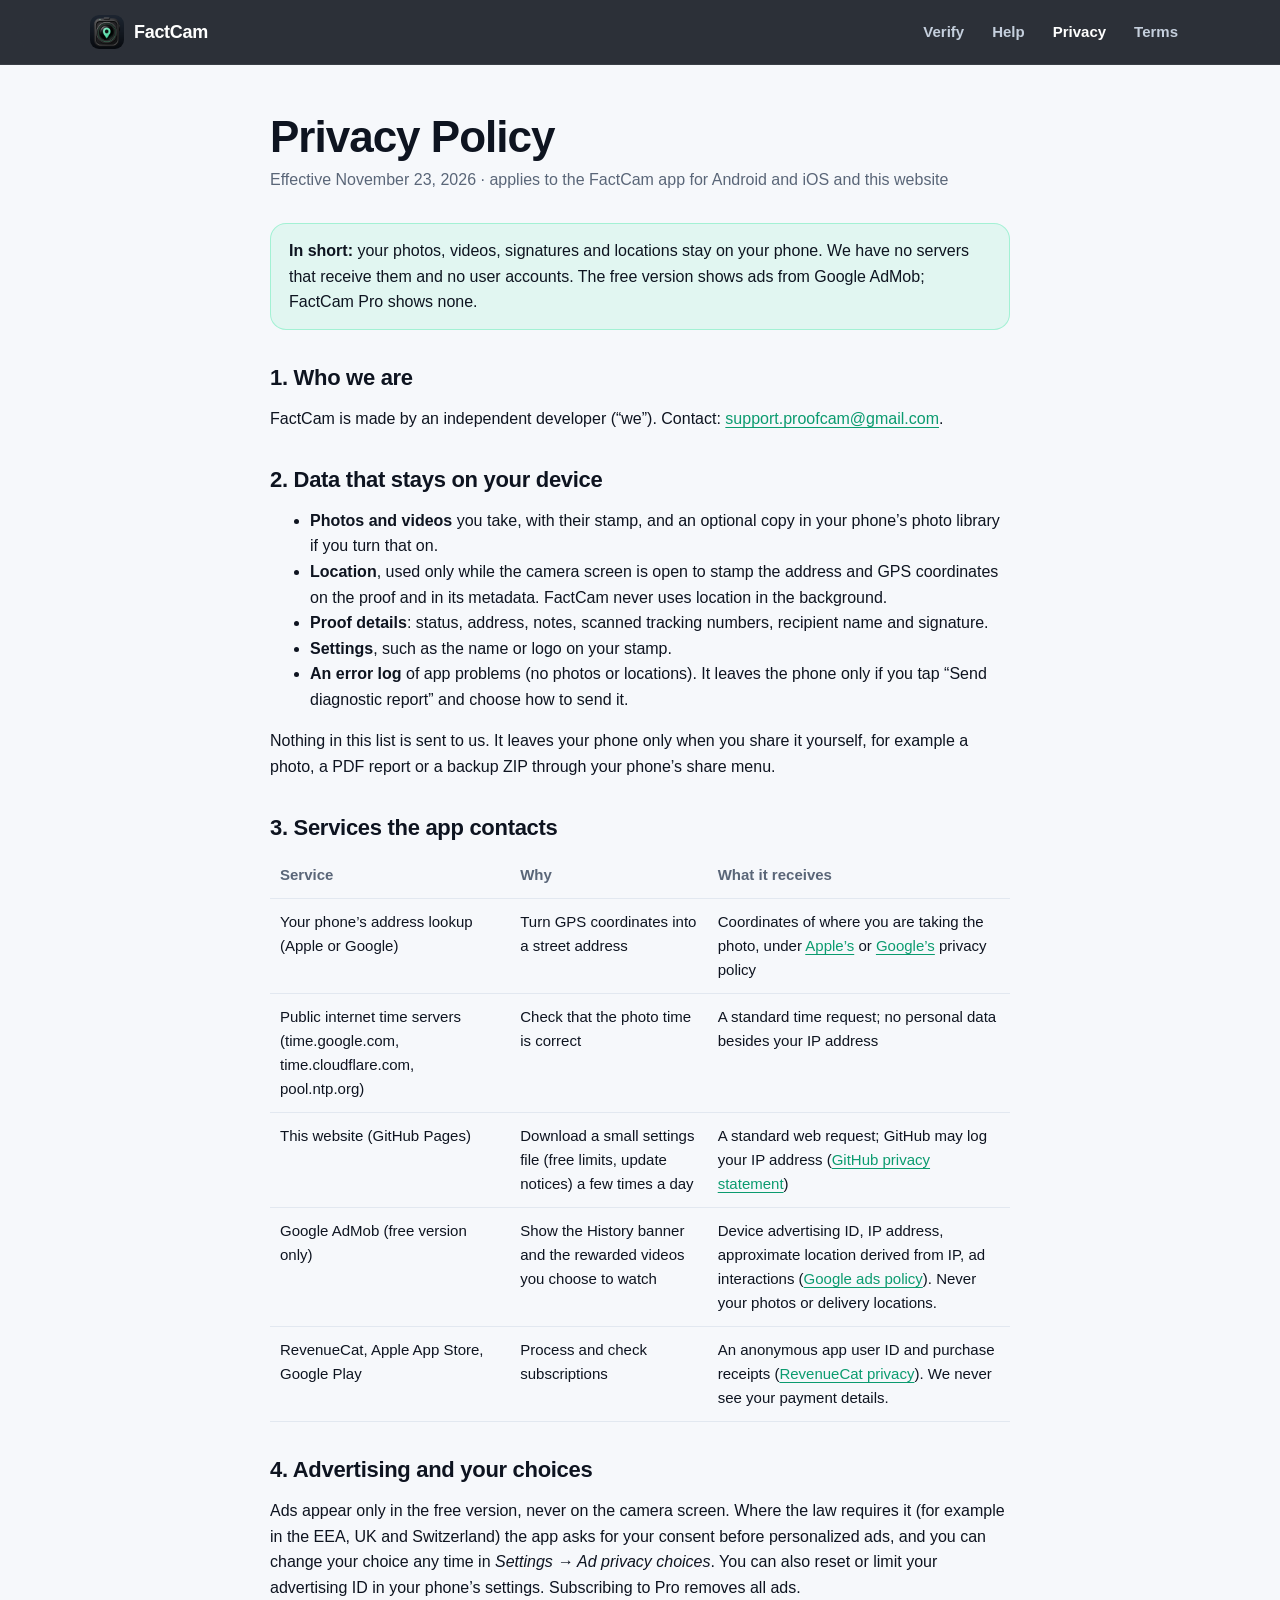
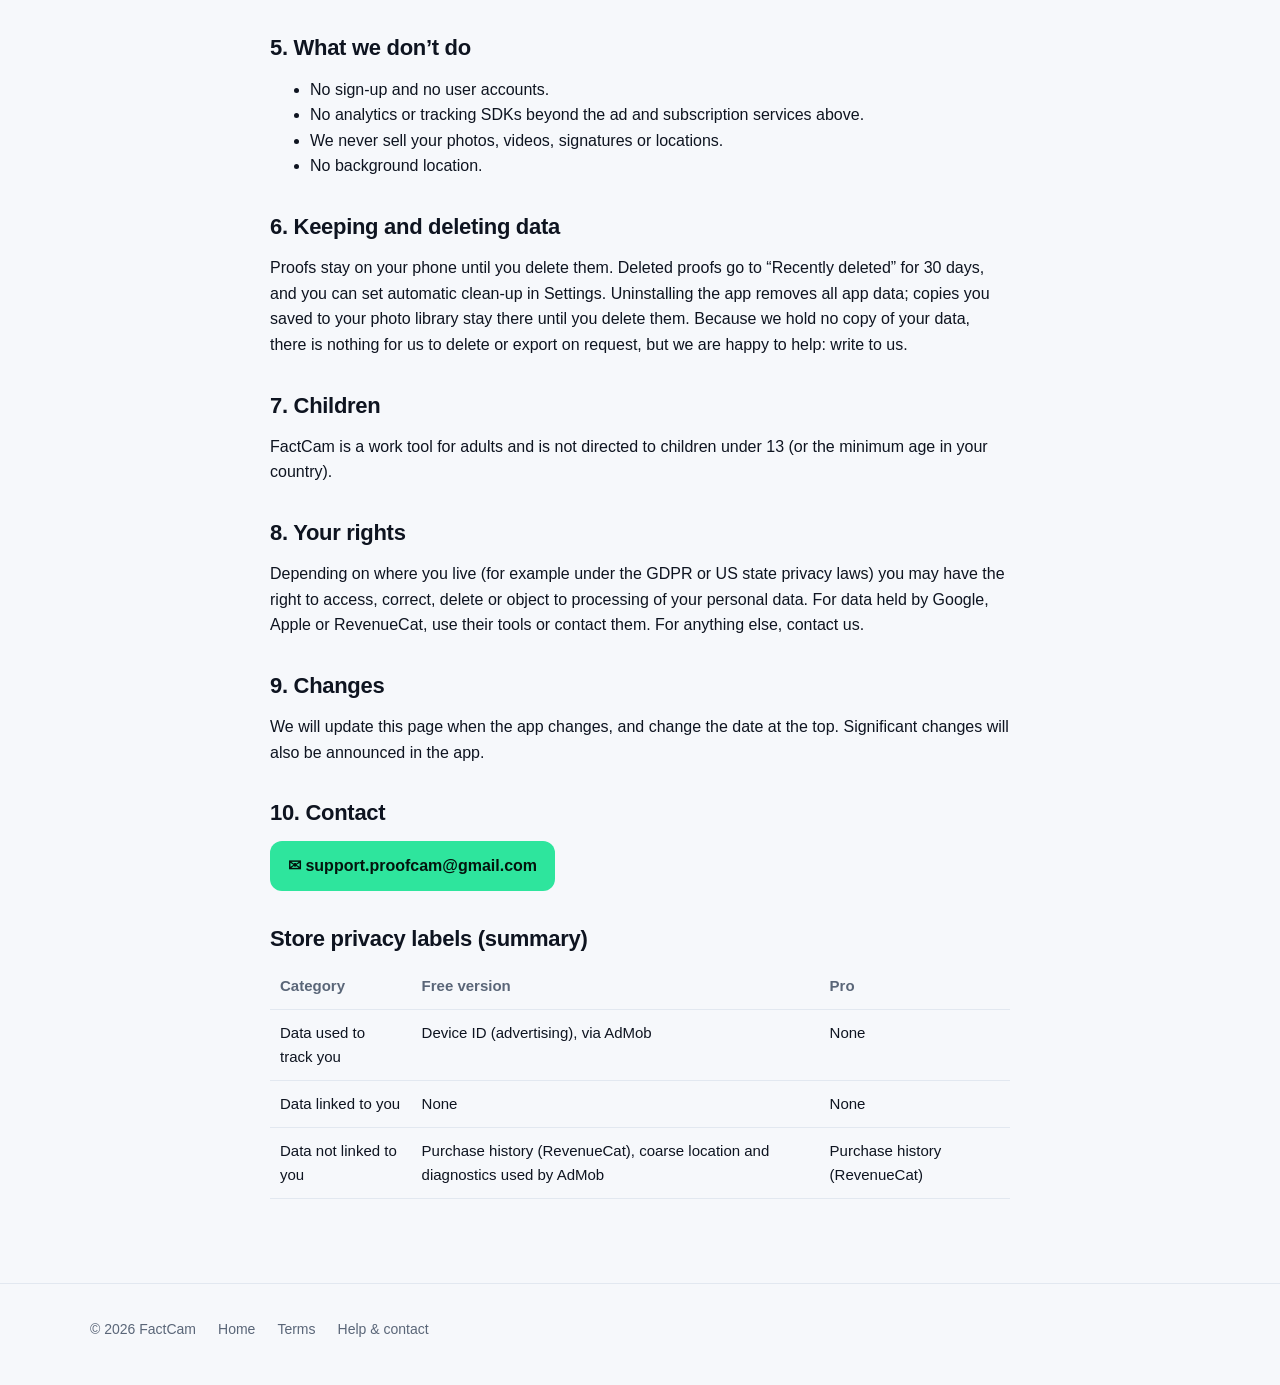
==== privacy/index.html @ b63ec51d "Update FactCam website Co-Authored-By: Claude Opus 5.5 <noreply@anthropic.com>" ====
<!doctype html>
<html lang="en">
<head>
<meta charset="utf-8">
<meta name="viewport" content="width=device-width, initial-scale=1">
<title>Privacy Policy – FactCam</title>
<meta name="description" content="FactCam keeps your photos and locations on your phone. What the app processes, what partners receive, and your choices.">
<meta name="theme-color" content="#0a0d14">
<link rel="icon" href="../assets/favicon.png">
<link rel="stylesheet" href="../assets/style.css">
</head>
<body>
<header class="top">
  <div class="wrap">
    <a class="logo" href="../"><img src="../assets/icon.png" alt="">FactCam</a>
    <nav class="nav">
      <a href="../verify/">Verify</a>
      <a href="../support/">Help</a>
      <a href="./" aria-current="page">Privacy</a>
      <a href="../terms/">Terms</a>
    </nav>
  </div>
</header>

<main class="wrap doc">
  <h1>Privacy Policy</h1>
  <p class="meta">Effective November 23, 2026 · applies to the FactCam app for Android and iOS and this website</p>

  <p class="note"><strong>In short:</strong> your photos, videos, signatures and locations stay on your phone. We have no servers that receive them and no user accounts. The free version shows ads from Google AdMob; FactCam Pro shows none.</p>

  <h2>1. Who we are</h2>
  <p>FactCam is made by an independent developer (“we”). Contact: <a href="mailto:support.proofcam@gmail.com">support.proofcam@gmail.com</a>.</p>

  <h2>2. Data that stays on your device</h2>
  <ul>
    <li><strong>Photos and videos</strong> you take, with their stamp, and an optional copy in your phone’s photo library if you turn that on.</li>
    <li><strong>Location</strong>, used only while the camera screen is open to stamp the address and GPS coordinates on the proof and in its metadata. FactCam never uses location in the background.</li>
    <li><strong>Proof details</strong>: status, address, notes, scanned tracking numbers, recipient name and signature.</li>
    <li><strong>Settings</strong>, such as the name or logo on your stamp.</li>
    <li><strong>An error log</strong> of app problems (no photos or locations). It leaves the phone only if you tap “Send diagnostic report” and choose how to send it.</li>
  </ul>
  <p>Nothing in this list is sent to us. It leaves your phone only when you share it yourself, for example a photo, a PDF report or a backup ZIP through your phone’s share menu.</p>

  <h2>3. Services the app contacts</h2>
  <table>
    <tr><th>Service</th><th>Why</th><th>What it receives</th></tr>
    <tr><td>Your phone’s address lookup (Apple or Google)</td><td>Turn GPS coordinates into a street address</td><td>Coordinates of where you are taking the photo, under <a href="https://www.apple.com/legal/privacy/">Apple’s</a> or <a href="https://policies.google.com/privacy">Google’s</a> privacy policy</td></tr>
    <tr><td>Public internet time servers (time.google.com, time.cloudflare.com, pool.ntp.org)</td><td>Check that the photo time is correct</td><td>A standard time request; no personal data besides your IP address</td></tr>
    <tr><td>This website (GitHub Pages)</td><td>Download a small settings file (free limits, update notices) a few times a day</td><td>A standard web request; GitHub may log your IP address (<a href="https://docs.github.com/en/site-policy/privacy-policies/github-general-privacy-statement">GitHub privacy statement</a>)</td></tr>
    <tr><td>Google AdMob (free version only)</td><td>Show the History banner and the rewarded videos you choose to watch</td><td>Device advertising ID, IP address, approximate location derived from IP, ad interactions (<a href="https://policies.google.com/technologies/ads">Google ads policy</a>). Never your photos or delivery locations.</td></tr>
    <tr><td>RevenueCat, Apple App Store, Google Play</td><td>Process and check subscriptions</td><td>An anonymous app user ID and purchase receipts (<a href="https://www.revenuecat.com/privacy">RevenueCat privacy</a>). We never see your payment details.</td></tr>
  </table>

  <h2>4. Advertising and your choices</h2>
  <p>Ads appear only in the free version, never on the camera screen. Where the law requires it (for example in the EEA, UK and Switzerland) the app asks for your consent before personalized ads, and you can change your choice any time in <em>Settings → Ad privacy choices</em>. You can also reset or limit your advertising ID in your phone’s settings. Subscribing to Pro removes all ads.</p>

  <h2>5. What we don’t do</h2>
  <ul>
    <li>No sign-up and no user accounts.</li>
    <li>No analytics or tracking SDKs beyond the ad and subscription services above.</li>
    <li>We never sell your photos, videos, signatures or locations.</li>
    <li>No background location.</li>
  </ul>

  <h2>6. Keeping and deleting data</h2>
  <p>Proofs stay on your phone until you delete them. Deleted proofs go to “Recently deleted” for 30 days, and you can set automatic clean-up in Settings. Uninstalling the app removes all app data; copies you saved to your photo library stay there until you delete them. Because we hold no copy of your data, there is nothing for us to delete or export on request, but we are happy to help: write to us.</p>

  <h2>7. Children</h2>
  <p>FactCam is a work tool for adults and is not directed to children under 13 (or the minimum age in your country).</p>

  <h2>8. Your rights</h2>
  <p>Depending on where you live (for example under the GDPR or US state privacy laws) you may have the right to access, correct, delete or object to processing of your personal data. For data held by Google, Apple or RevenueCat, use their tools or contact them. For anything else, contact us.</p>

  <h2>9. Changes</h2>
  <p>We will update this page when the app changes, and change the date at the top. Significant changes will also be announced in the app.</p>

  <h2>10. Contact</h2>
  <p><a class="contact" href="mailto:support.proofcam@gmail.com">✉ support.proofcam@gmail.com</a></p>

  <h2>Store privacy labels (summary)</h2>
  <table>
    <tr><th>Category</th><th>Free version</th><th>Pro</th></tr>
    <tr><td>Data used to track you</td><td>Device ID (advertising), via AdMob</td><td>None</td></tr>
    <tr><td>Data linked to you</td><td>None</td><td>None</td></tr>
    <tr><td>Data not linked to you</td><td>Purchase history (RevenueCat), coarse location and diagnostics used by AdMob</td><td>Purchase history (RevenueCat)</td></tr>
  </table>
</main>

<footer>
  <div class="wrap">
    <span>© 2026 FactCam</span>
    <a href="../">Home</a>
    <a href="../terms/">Terms</a>
    <a href="../support/">Help &amp; contact</a>
  </div>
</footer>
</body>
</html>
---- assets/style.css ----
/* Website styles. System fonts only and no third-party requests, so the
   privacy page can honestly say this site loads nothing from other servers. */
:root {
  --brand: #2ee59d;
  --brand-2: #14b8a6;
  --brand-deep: #0b9b6f;
  --ink: #0b1018;
  --bg: #f6f8fb;
  --surface: #ffffff;
  --surface-2: #eef2f7;
  --text: #0e1420;
  --muted: #5a6678;
  --line: #e2e8f0;
  --ok: #16a34a;
  --bad: #dc2626;
  --warn: #d97706;
  --radius: 20px;
  --max: 1140px;
  --shadow: 0 1px 2px rgba(15, 20, 32, .04), 0 12px 32px rgba(15, 20, 32, .08);
  color-scheme: light dark;
}
@media (prefers-color-scheme: dark) {
  :root {
    --bg: #090d14;
    --surface: #111823;
    --surface-2: #172131;
    --text: #edf2f9;
    --muted: #9aa7ba;
    --line: #223044;
    --shadow: 0 1px 2px rgba(0, 0, 0, .3), 0 16px 40px rgba(0, 0, 0, .35);
  }
}
* { box-sizing: border-box; }
html { -webkit-text-size-adjust: 100%; scroll-behavior: smooth; }
body {
  margin: 0;
  background: var(--bg);
  color: var(--text);
  font: 16px/1.6 -apple-system, BlinkMacSystemFont, "Segoe UI", Roboto, "Helvetica Neue", Arial, "Noto Sans", sans-serif;
  -webkit-font-smoothing: antialiased;
}
a { color: var(--brand-deep); text-underline-offset: 3px; }
@media (prefers-color-scheme: dark) { a { color: var(--brand); } }
img { max-width: 100%; height: auto; display: block; }
svg.i { width: 22px; height: 22px; flex: none; }
.wrap { max-width: var(--max); margin: 0 auto; padding: 0 20px; }
.muted { color: var(--muted); }
.sr { position: absolute; width: 1px; height: 1px; overflow: hidden; clip: rect(0 0 0 0); }

/* ---------- Header ---------- */
.top {
  position: sticky; top: 0; z-index: 20;
  background: color-mix(in srgb, var(--ink) 86%, transparent);
  backdrop-filter: saturate(160%) blur(14px);
  -webkit-backdrop-filter: saturate(160%) blur(14px);
  border-bottom: 1px solid rgba(255, 255, 255, .07);
}
.top .wrap { display: flex; align-items: center; gap: 14px; height: 64px; }
.logo { display: flex; align-items: center; gap: 10px; color: #fff; text-decoration: none; font-weight: 800; font-size: 18px; letter-spacing: -.3px; }
.logo img { width: 34px; height: 34px; border-radius: 9px; }
.nav { margin-left: auto; display: flex; align-items: center; gap: 4px; }
.nav a { color: #c5cfdd; text-decoration: none; font-size: 15px; font-weight: 600; padding: 8px 12px; border-radius: 10px; }
.nav a:hover { color: #fff; background: rgba(255, 255, 255, .06); }
.nav a[aria-current="page"] { color: #fff; }
.nav .cta { background: var(--brand); color: #04140d; }
.nav .cta:hover { background: #5cf0b6; color: #04140d; }
.lang { margin-left: 6px; display: inline-flex; border: 1px solid rgba(255, 255, 255, .16); border-radius: 10px; overflow: hidden; }
.lang button { background: none; border: 0; color: #9fb0c4; font: 700 12px/1 inherit; padding: 8px 9px; cursor: pointer; }
.lang button[aria-pressed="true"] { background: rgba(255, 255, 255, .12); color: #fff; }

/* ---------- Hero ---------- */
.hero {
  position: relative; overflow: hidden; color: #f3f6fb;
  background:
    radial-gradient(900px 480px at 82% -10%, rgba(46, 229, 157, .22), transparent 60%),
    radial-gradient(700px 420px at -10% 110%, rgba(20, 184, 166, .16), transparent 60%),
    var(--ink);
}
.hero::after {
  content: ""; position: absolute; inset: 0; pointer-events: none;
  background-image: linear-gradient(rgba(255,255,255,.035) 1px, transparent 1px), linear-gradient(90deg, rgba(255,255,255,.035) 1px, transparent 1px);
  background-size: 44px 44px; mask-image: radial-gradient(ellipse at 60% 30%, #000 30%, transparent 75%);
}
.hero .wrap { position: relative; z-index: 1; display: grid; grid-template-columns: 1.05fr .95fr; gap: 48px; align-items: center; padding-top: 72px; padding-bottom: 80px; }
.pill { display: inline-flex; align-items: center; gap: 8px; padding: 6px 12px 6px 8px; border-radius: 999px; background: rgba(46, 229, 157, .12); border: 1px solid rgba(46, 229, 157, .3); color: #9ff5d1; font-size: 13px; font-weight: 700; }
.pill b { background: var(--brand); color: #04140d; border-radius: 999px; padding: 2px 8px; font-size: 11px; letter-spacing: .4px; }
.hero h1 { font-size: clamp(38px, 5.4vw, 62px); line-height: 1.04; letter-spacing: -1.6px; margin: 18px 0 18px; }
.hero h1 em { font-style: normal; background: linear-gradient(90deg, var(--brand), var(--brand-2)); -webkit-background-clip: text; background-clip: text; color: transparent; }
.lead { font-size: 19px; color: #b7c2d2; margin: 0 0 28px; max-width: 34em; }
.actions { display: flex; flex-wrap: wrap; gap: 12px; }
.btn { display: inline-flex; align-items: center; justify-content: center; gap: 10px; min-height: 52px; padding: 0 20px; border-radius: 14px; font-weight: 800; text-decoration: none; border: 0; cursor: pointer; font-size: 16px; }
.btn.primary { background: var(--brand); color: #04140d; box-shadow: 0 10px 30px rgba(46, 229, 157, .25); }
.btn.primary:hover { background: #5cf0b6; }
.btn.ghost { background: rgba(255, 255, 255, .06); color: #fff; border: 1px solid rgba(255, 255, 255, .16); }
.btn.ghost:hover { background: rgba(255, 255, 255, .12); }
.btn small { display: block; font-size: 11px; font-weight: 600; opacity: .75; line-height: 1.1; }
.store { line-height: 1.15; text-align: left; }
.trust { display: flex; flex-wrap: wrap; gap: 10px 20px; margin-top: 26px; color: #9fb0c4; font-size: 14px; }
.trust span { display: inline-flex; align-items: center; gap: 7px; }
.trust svg { width: 16px; height: 16px; color: var(--brand); }
.stage { position: relative; justify-self: center; width: min(340px, 82vw); }
.phone { border-radius: 40px; overflow: hidden; border: 9px solid #1a2230; box-shadow: 0 40px 90px rgba(0, 0, 0, .55), 0 0 0 1px rgba(255, 255, 255, .07); background: #000; }
.float { position: absolute; display: flex; align-items: center; gap: 10px; padding: 10px 14px; border-radius: 14px; background: rgba(17, 24, 35, .82); border: 1px solid rgba(255, 255, 255, .12); backdrop-filter: blur(10px); -webkit-backdrop-filter: blur(10px); color: #e9eef6; font-size: 13px; font-weight: 700; box-shadow: 0 14px 40px rgba(0, 0, 0, .4); white-space: nowrap; }
.float small { display: block; color: #9fb0c4; font-weight: 600; font-size: 11px; }
.float .dot { width: 28px; height: 28px; border-radius: 9px; display: grid; place-items: center; background: rgba(46, 229, 157, .16); color: var(--brand); }
.float.f1 { left: -64px; top: 18%; }
.float.f2 { right: -54px; top: 52%; }
.float.f3 { left: -40px; bottom: 9%; }

/* ---------- Sections ---------- */
section { padding: 84px 0; }
.eyebrow { display: inline-block; font-size: 13px; font-weight: 800; letter-spacing: 1.4px; text-transform: uppercase; color: var(--brand-deep); }
@media (prefers-color-scheme: dark) { .eyebrow { color: var(--brand); } }
h2 { font-size: clamp(28px, 3.6vw, 42px); letter-spacing: -.9px; line-height: 1.1; margin: 10px 0 12px; }
.sub { color: var(--muted); margin: 0 0 40px; font-size: 18px; max-width: 46em; }
.center { text-align: center; }
.center .sub { margin-left: auto; margin-right: auto; }
.grid { display: grid; grid-template-columns: repeat(3, 1fr); gap: 16px; }
.card { background: var(--surface); border: 1px solid var(--line); border-radius: var(--radius); padding: 24px; box-shadow: var(--shadow); }
.card h3 { margin: 14px 0 6px; font-size: 18px; letter-spacing: -.2px; }
.card p { margin: 0; color: var(--muted); font-size: 15px; }
.ico { width: 44px; height: 44px; border-radius: 13px; display: grid; place-items: center; background: linear-gradient(135deg, rgba(46, 229, 157, .2), rgba(20, 184, 166, .14)); color: var(--brand-deep); }
@media (prefers-color-scheme: dark) { .ico { color: var(--brand); } }
.steps { display: grid; grid-template-columns: repeat(3, 1fr); gap: 16px; counter-reset: s; }
.step { position: relative; padding: 26px 24px 24px; border-radius: var(--radius); background: var(--surface); border: 1px solid var(--line); }
.step::before { counter-increment: s; content: counter(s); position: absolute; top: -14px; left: 22px; width: 30px; height: 30px; border-radius: 10px; display: grid; place-items: center; background: var(--brand); color: #04140d; font-weight: 900; }
.step h3 { margin: 6px 0 6px; font-size: 18px; }
.step p { margin: 0; color: var(--muted); font-size: 15px; }
.trades { display: grid; grid-template-columns: repeat(4, 1fr); gap: 12px; }
.trade { display: flex; gap: 12px; align-items: flex-start; padding: 16px; border-radius: 16px; background: var(--surface); border: 1px solid var(--line); }
.trade b { display: block; font-size: 15px; }
.trade span { color: var(--muted); font-size: 13px; }
.shots { display: grid; grid-template-columns: repeat(4, 1fr); gap: 18px; }
.shots figure { margin: 0; }
.shots img { border-radius: 24px; border: 1px solid var(--line); box-shadow: var(--shadow); }
.shots figcaption { text-align: center; color: var(--muted); font-size: 14px; margin-top: 10px; font-weight: 600; }
.band { border-radius: 28px; padding: 40px; display: grid; grid-template-columns: 1.3fr 1fr; gap: 28px; align-items: center; color: #eaf1f9; background: radial-gradient(600px 300px at 100% 0, rgba(46, 229, 157, .25), transparent 60%), var(--ink); }
.band h2 { color: #fff; margin-top: 0; }
.band p { color: #b7c2d2; margin: 0 0 20px; }
.checks { list-style: none; margin: 0; padding: 0; display: grid; gap: 10px; }
.checks li { display: flex; gap: 10px; align-items: center; padding: 12px 14px; border-radius: 12px; background: rgba(255, 255, 255, .05); border: 1px solid rgba(255, 255, 255, .08); font-weight: 600; }
.checks svg { color: var(--brand); width: 20px; height: 20px; }
.plans { display: grid; grid-template-columns: 1fr 1fr; gap: 18px; max-width: 920px; margin: 0 auto; }
.plan { background: var(--surface); border: 1px solid var(--line); border-radius: 24px; padding: 30px; box-shadow: var(--shadow); }
.plan.pro { border: 2px solid var(--brand); position: relative; }
.plan.pro::before { content: attr(data-badge); position: absolute; top: -13px; right: 22px; background: var(--brand); color: #04140d; font-size: 12px; font-weight: 900; padding: 4px 10px; border-radius: 999px; letter-spacing: .4px; }
.plan h3 { margin: 0 0 4px; font-size: 24px; }
.plan ul { margin: 18px 0 0; padding: 0; list-style: none; }
.plan li { padding: 7px 0 7px 30px; position: relative; }
.plan li::before { content: ""; position: absolute; left: 0; top: 11px; width: 18px; height: 18px; border-radius: 6px; background: rgba(46, 229, 157, .18) url("data:image/svg+xml,%3Csvg xmlns='http://www.w3.org/2000/svg' viewBox='0 0 24 24' fill='none' stroke='%230b9b6f' stroke-width='3' stroke-linecap='round' stroke-linejoin='round'%3E%3Cpath d='M20 6 9 17l-5-5'/%3E%3C/svg%3E") center/12px no-repeat; }
.faq { max-width: 820px; margin: 0 auto; }
details { background: var(--surface); border: 1px solid var(--line); border-radius: 16px; padding: 16px 20px; margin-bottom: 10px; }
summary { cursor: pointer; font-weight: 700; list-style: none; display: flex; justify-content: space-between; gap: 12px; }
summary::-webkit-details-marker { display: none; }
summary::after { content: "+"; font-size: 22px; line-height: 1; color: var(--muted); }
details[open] summary::after { content: "–"; }
details[open] summary { margin-bottom: 10px; }

/* ---------- Docs (privacy, terms, help) ---------- */
.doc { max-width: 780px; padding-top: 48px; padding-bottom: 72px; }
.doc h1 { font-size: clamp(32px, 4vw, 44px); letter-spacing: -1px; margin: 0 0 6px; line-height: 1.1; }
.doc .meta { color: var(--muted); margin: 0 0 30px; }
.doc h2 { font-size: 22px; margin: 36px 0 10px; letter-spacing: -.3px; }
.doc table { width: 100%; border-collapse: collapse; margin: 12px 0; font-size: 15px; }
.doc th, .doc td { text-align: left; padding: 11px 10px; border-bottom: 1px solid var(--line); vertical-align: top; }
.doc th { color: var(--muted); font-weight: 700; }
.note { background: rgba(46, 229, 157, .1); border: 1px solid rgba(46, 229, 157, .35); border-radius: 16px; padding: 14px 18px; }
.contact { display: inline-flex; align-items: center; gap: 8px; padding: 12px 18px; border-radius: 12px; background: var(--brand); color: #04140d !important; font-weight: 800; text-decoration: none; }

/* ---------- Verify tool ---------- */
.tool { display: grid; grid-template-columns: 1fr 1fr; gap: 18px; }
.panel { background: var(--surface); border: 1px solid var(--line); border-radius: 22px; padding: 22px; box-shadow: var(--shadow); }
.panel h3 { margin: 0 0 4px; font-size: 18px; }
.panel .hint { color: var(--muted); font-size: 14px; margin: 0 0 14px; }
.drop { display: flex; flex-direction: column; align-items: center; justify-content: center; gap: 6px; min-height: 190px; border: 2px dashed var(--line); border-radius: 18px; padding: 24px 16px; text-align: center; cursor: pointer; background: var(--surface-2); transition: .15s; }
.drop:hover, .drop.over { border-color: var(--brand); background: rgba(46, 229, 157, .08); }
.drop strong { font-size: 17px; }
.drop input { display: none; }
.drop .ico { margin-bottom: 4px; }
textarea { width: 100%; min-height: 190px; resize: vertical; border-radius: 16px; border: 1px solid var(--line); background: var(--surface-2); color: var(--text); padding: 14px; font: 13.5px/1.55 ui-monospace, SFMono-Regular, Menlo, Consolas, monospace; }
textarea:focus { outline: 2px solid var(--brand); outline-offset: 1px; }
.toolbar { display: flex; flex-wrap: wrap; gap: 10px; align-items: center; margin: 22px 0 12px; }
.toolbar .grow { flex: 1; }
.chip { display: inline-flex; align-items: center; gap: 6px; padding: 6px 12px; border-radius: 999px; font-size: 13px; font-weight: 800; }
.chip.ok { background: rgba(22, 163, 74, .12); color: var(--ok); }
.chip.bad { background: rgba(220, 38, 38, .12); color: var(--bad); }
.chip.warn { background: rgba(217, 119, 6, .14); color: var(--warn); }
.chip.info { background: var(--surface-2); color: var(--muted); }
.btn.small { min-height: 40px; padding: 0 14px; font-size: 14px; border-radius: 12px; background: var(--surface-2); color: var(--text); border: 1px solid var(--line); }
.results { display: grid; gap: 14px; }
.res { display: grid; grid-template-columns: 150px 1fr; gap: 18px; background: var(--surface); border: 1px solid var(--line); border-radius: 20px; padding: 16px; box-shadow: var(--shadow); }
.res.ok { border-color: rgba(22, 163, 74, .5); }
.res.bad { border-color: rgba(220, 38, 38, .5); }
.res .thumb { width: 150px; height: 190px; border-radius: 14px; object-fit: cover; background: var(--surface-2); }
.res .thumb.empty { display: grid; place-items: center; color: var(--muted); font-size: 13px; }
.res h4 { margin: 0 0 6px; font-size: 18px; display: flex; flex-wrap: wrap; align-items: center; gap: 8px; }
.kv { width: 100%; border-collapse: collapse; font-size: 14px; margin-top: 8px; }
.kv th { text-align: left; color: var(--muted); font-weight: 700; width: 140px; padding: 6px 8px 6px 0; vertical-align: top; }
.kv td { padding: 6px 0; word-break: break-word; }
.mono { font-family: ui-monospace, SFMono-Regular, Menlo, Consolas, monospace; font-size: 12.5px; word-break: break-all; }
.checklist { list-style: none; padding: 0; margin: 10px 0 0; display: grid; gap: 6px; font-size: 14px; }
.checklist li { display: flex; gap: 8px; align-items: flex-start; }
.checklist .s { flex: none; width: 20px; text-align: center; font-weight: 900; }
.checklist .s.ok { color: var(--ok); }
.checklist .s.bad { color: var(--bad); }
.checklist .s.warn { color: var(--warn); }
.empty-state { text-align: center; color: var(--muted); padding: 30px 10px; border: 1px dashed var(--line); border-radius: 20px; }
.hidden { display: none !important; }

/* ---------- Footer ---------- */
footer { border-top: 1px solid var(--line); padding: 34px 0 44px; color: var(--muted); font-size: 14px; }
footer .wrap { display: flex; flex-wrap: wrap; gap: 10px 22px; align-items: center; }
footer a { color: var(--muted); text-decoration: none; }
footer a:hover { color: var(--text); }
footer .sp { margin-left: auto; }

/* ---------- Responsive ---------- */
@media (max-width: 980px) {
  .float.f1, .float.f3 { left: -10px; }
  .float.f2 { right: -10px; }
  .trades { grid-template-columns: repeat(2, 1fr); }
}
@media (max-width: 860px) {
  .hero .wrap { grid-template-columns: 1fr; padding-top: 44px; gap: 36px; }
  .grid, .steps { grid-template-columns: 1fr; }
  .shots { grid-template-columns: repeat(2, 1fr); }
  .plans, .band, .tool { grid-template-columns: 1fr; }
  .band { padding: 28px 22px; }
  .nav a.hide-sm { display: none; }
  footer .sp { margin-left: 0; }
  section { padding: 64px 0; }
}
@media (max-width: 560px) {
  .trades { grid-template-columns: 1fr; }
  .res { grid-template-columns: 1fr; }
  .res .thumb { width: 100%; height: 220px; }
  .float { display: none; }
  .nav a { padding: 8px 8px; font-size: 14px; }
}

/* ---------- Print (verification report) ---------- */
@media print {
  .top, footer, .no-print, .tool, .toolbar .btn { display: none !important; }
  body { background: #fff; color: #000; }
  .res { break-inside: avoid; box-shadow: none; border: 1px solid #999; }
  .doc { padding-top: 0; }
}
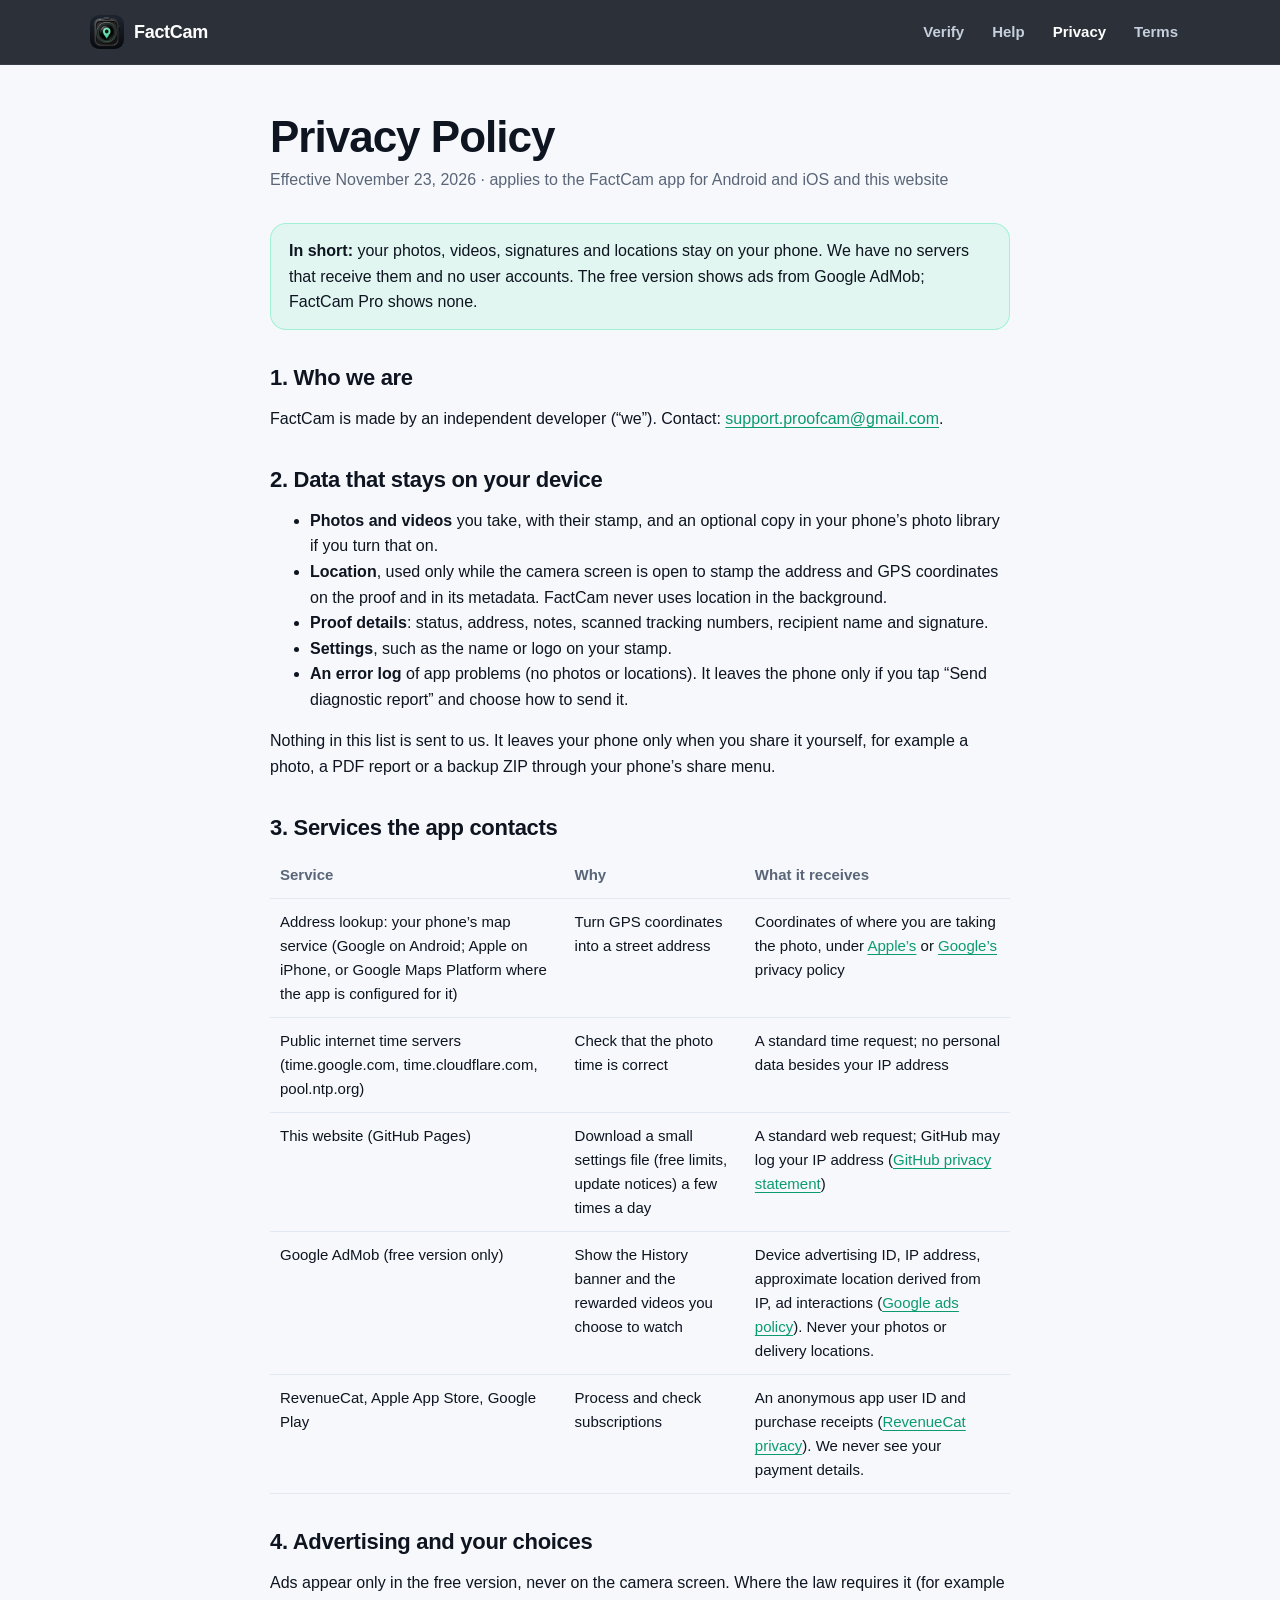
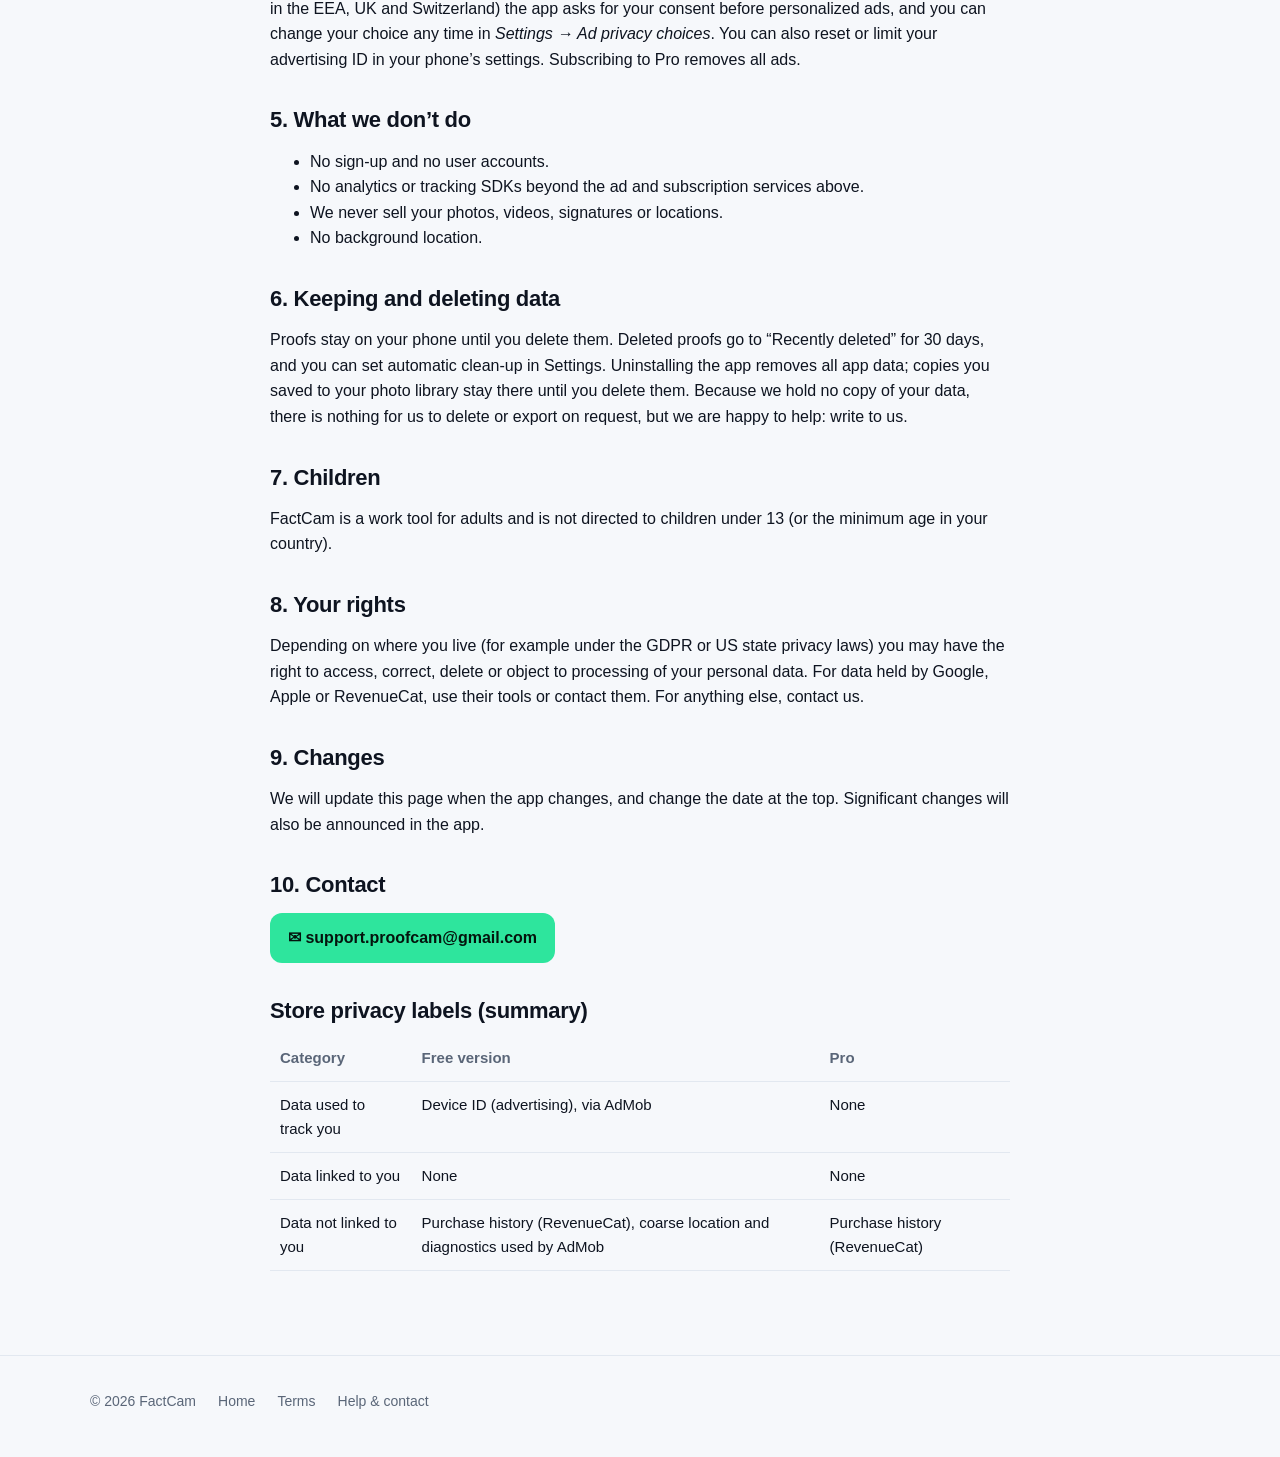
==== commit 112a5b16: "Update FactCam website Co-Authored-By: Claude Opus 5.5 <noreply@anthropic.com>" ====
--- a/privacy/index.html
+++ b/privacy/index.html
@@ -44,7 +44,7 @@
   <h2>3. Services the app contacts</h2>
   <table>
     <tr><th>Service</th><th>Why</th><th>What it receives</th></tr>
-    <tr><td>Your phone’s address lookup (Apple or Google)</td><td>Turn GPS coordinates into a street address</td><td>Coordinates of where you are taking the photo, under <a href="https://www.apple.com/legal/privacy/">Apple’s</a> or <a href="https://policies.google.com/privacy">Google’s</a> privacy policy</td></tr>
+    <tr><td>Address lookup: your phone’s map service (Google on Android; Apple on iPhone, or Google Maps Platform where the app is configured for it)</td><td>Turn GPS coordinates into a street address</td><td>Coordinates of where you are taking the photo, under <a href="https://www.apple.com/legal/privacy/">Apple’s</a> or <a href="https://policies.google.com/privacy">Google’s</a> privacy policy</td></tr>
     <tr><td>Public internet time servers (time.google.com, time.cloudflare.com, pool.ntp.org)</td><td>Check that the photo time is correct</td><td>A standard time request; no personal data besides your IP address</td></tr>
     <tr><td>This website (GitHub Pages)</td><td>Download a small settings file (free limits, update notices) a few times a day</td><td>A standard web request; GitHub may log your IP address (<a href="https://docs.github.com/en/site-policy/privacy-policies/github-general-privacy-statement">GitHub privacy statement</a>)</td></tr>
     <tr><td>Google AdMob (free version only)</td><td>Show the History banner and the rewarded videos you choose to watch</td><td>Device advertising ID, IP address, approximate location derived from IP, ad interactions (<a href="https://policies.google.com/technologies/ads">Google ads policy</a>). Never your photos or delivery locations.</td></tr>
--- a/assets/style.css
+++ b/assets/style.css
@@ -245,3 +245,17 @@
   .res { break-inside: avoid; box-shadow: none; border: 1px solid #999; }
   .doc { padding-top: 0; }
 }
+
+/* Narrow phones: keep the header on one line. */
+.nav a { white-space: nowrap; }
+@media (max-width: 420px) {
+  .top .wrap { gap: 8px; }
+  .logo { font-size: 16px; }
+  .logo img { width: 28px; height: 28px; }
+  .nav a { padding: 7px 8px; font-size: 13px; }
+  .nav a.cta { padding: 7px 10px; }
+  .nav a[href$="support/"], .nav a[href="./"]:not(.cta) { display: none; }
+}
+
+footer .credits { display: block; margin-top: 10px; font-size: 12px; color: var(--muted); line-height: 1.6; }
+footer .credits a { color: inherit; text-decoration: underline; }
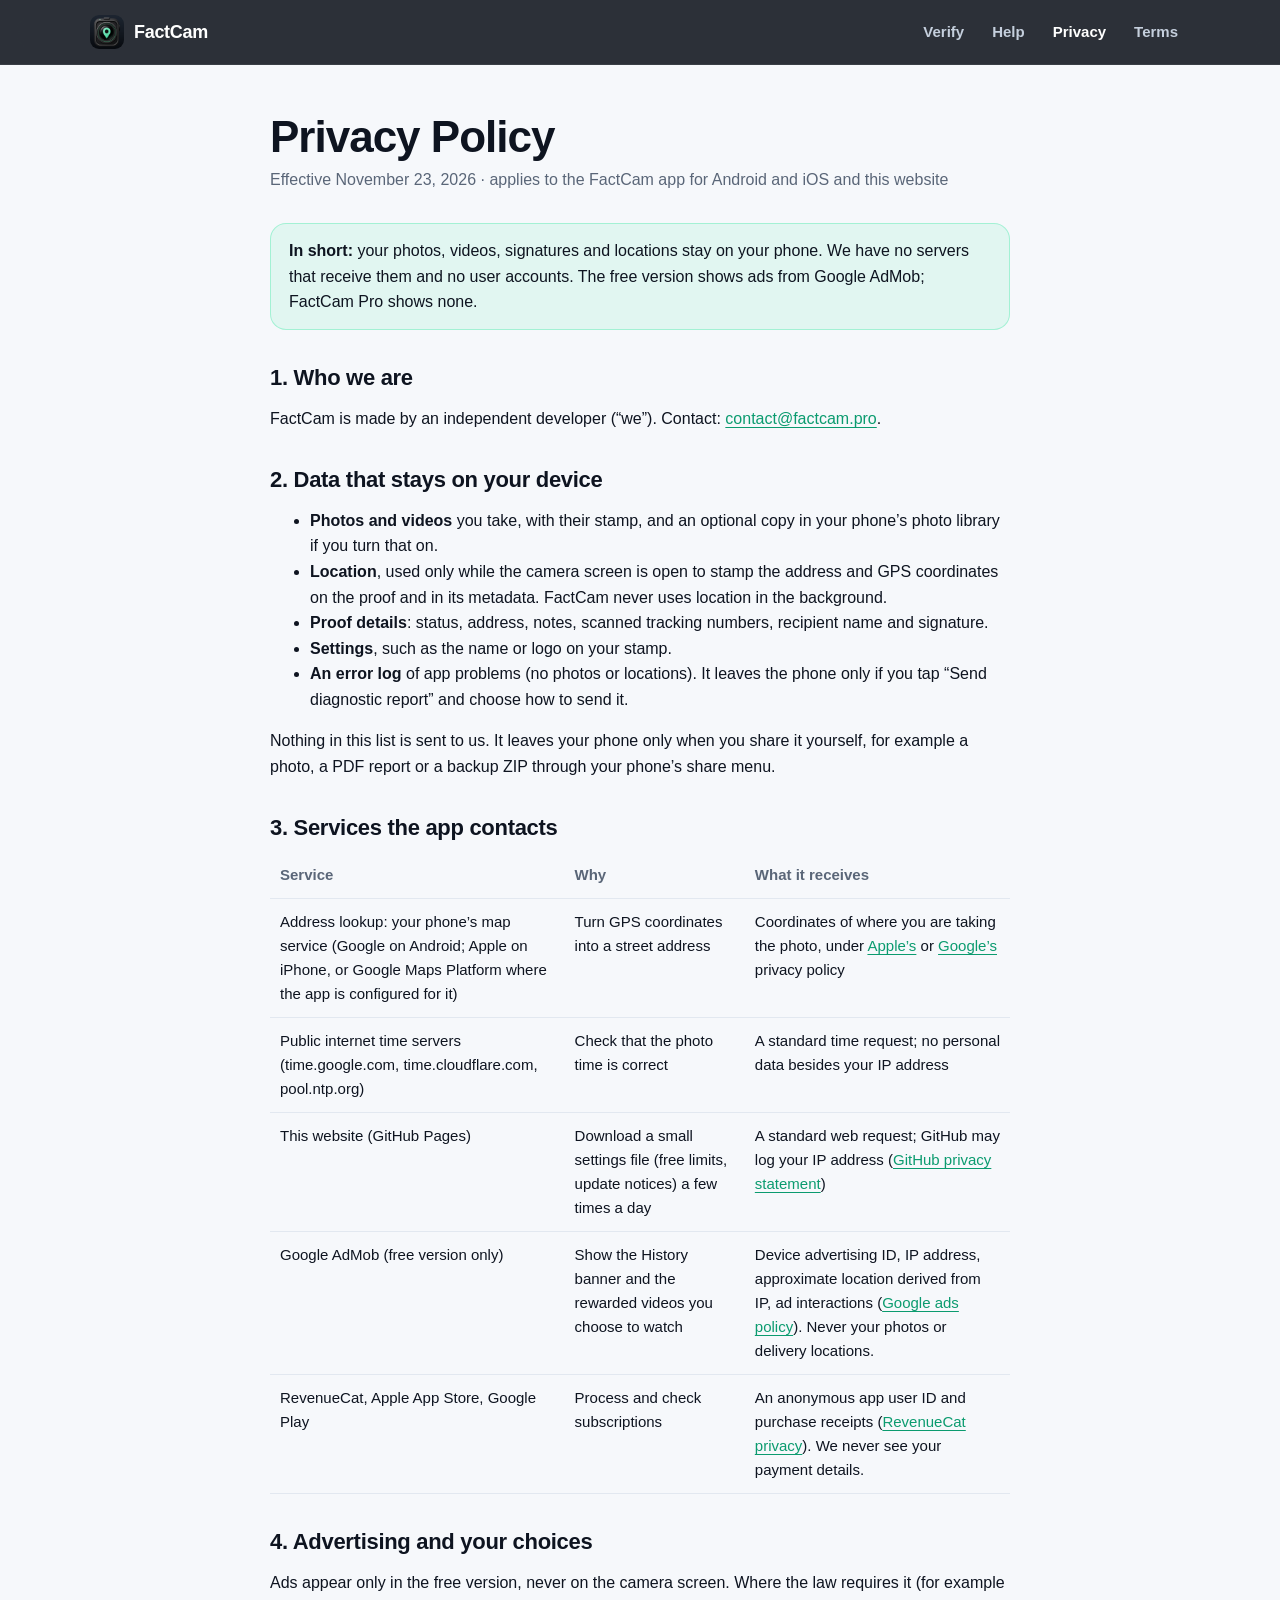
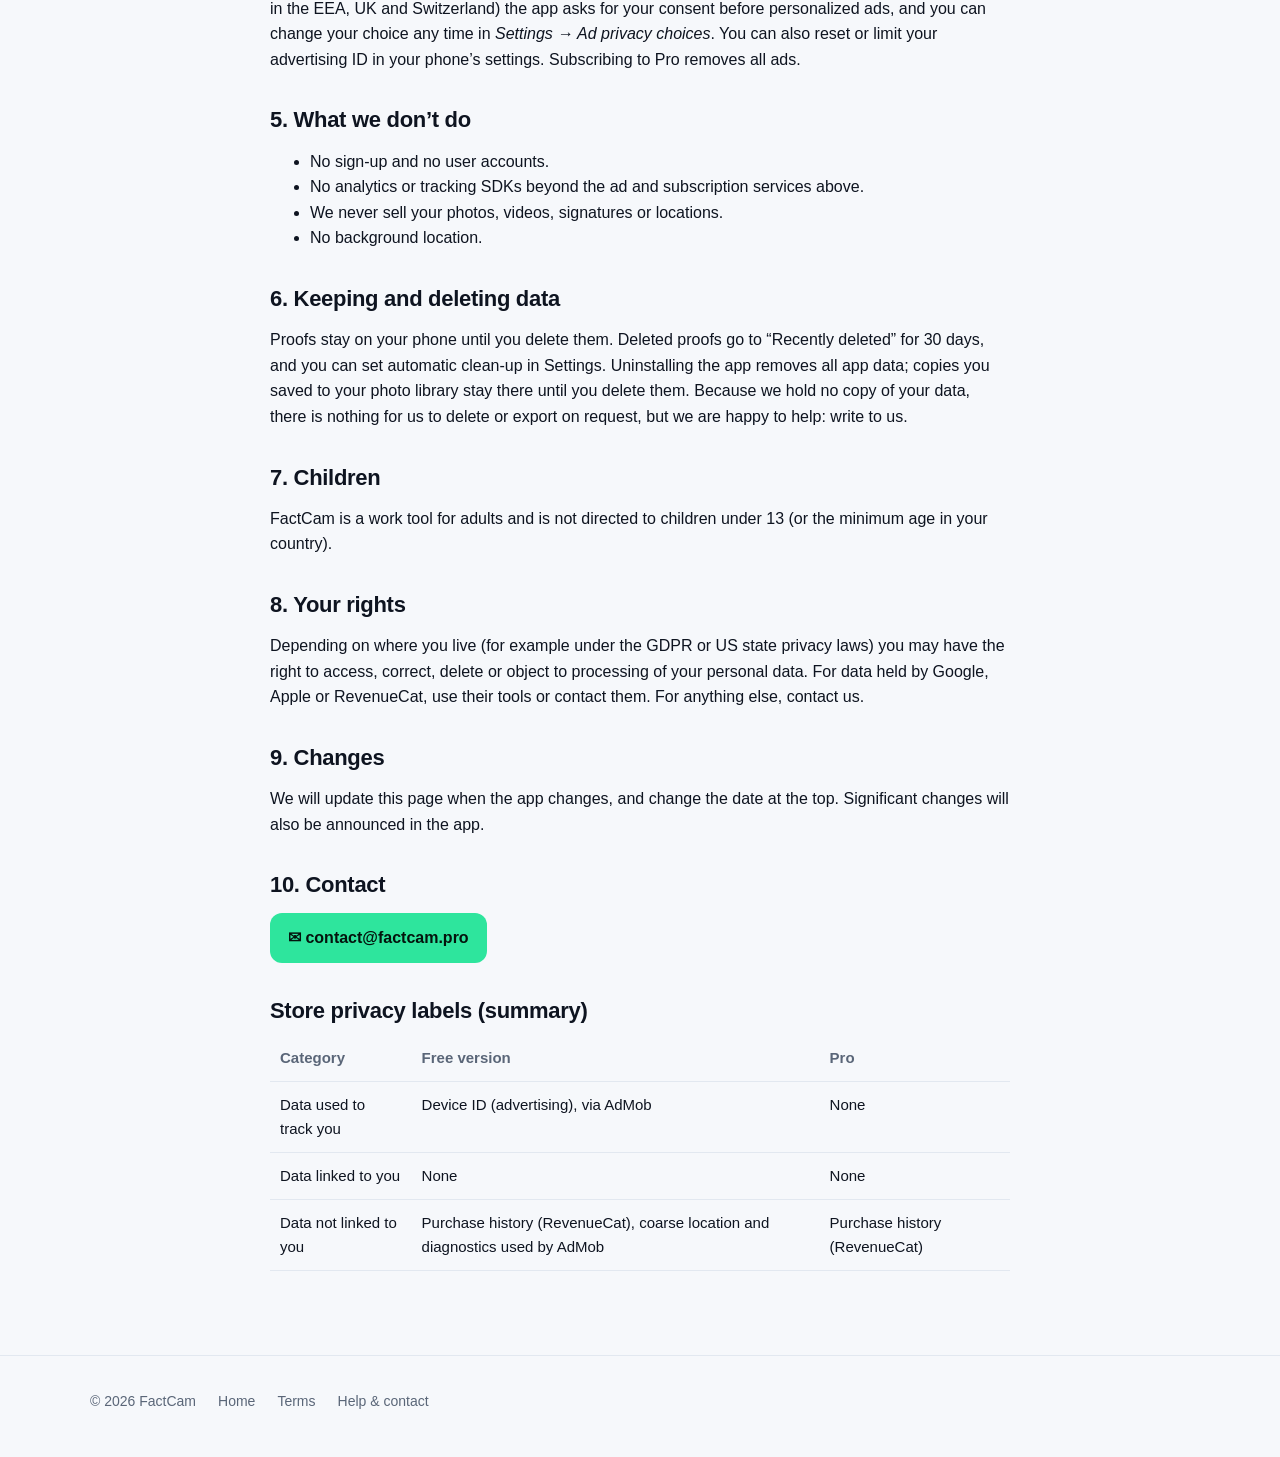
==== commit 6c508eee: "Update FactCam website Co-Authored-By: Claude Opus 5.5 <noreply@anthropic.com>" ====
--- a/privacy/index.html
+++ b/privacy/index.html
@@ -29,7 +29,7 @@
   <p class="note"><strong>In short:</strong> your photos, videos, signatures and locations stay on your phone. We have no servers that receive them and no user accounts. The free version shows ads from Google AdMob; FactCam Pro shows none.</p>
 
   <h2>1. Who we are</h2>
-  <p>FactCam is made by an independent developer (“we”). Contact: <a href="mailto:support.proofcam@gmail.com">support.proofcam@gmail.com</a>.</p>
+  <p>FactCam is made by an independent developer (“we”). Contact: <a href="mailto:contact@factcam.pro">contact@factcam.pro</a>.</p>
 
   <h2>2. Data that stays on your device</h2>
   <ul>
@@ -75,7 +75,7 @@
   <p>We will update this page when the app changes, and change the date at the top. Significant changes will also be announced in the app.</p>
 
   <h2>10. Contact</h2>
-  <p><a class="contact" href="mailto:support.proofcam@gmail.com">✉ support.proofcam@gmail.com</a></p>
+  <p><a class="contact" href="mailto:contact@factcam.pro">✉ contact@factcam.pro</a></p>
 
   <h2>Store privacy labels (summary)</h2>
   <table>
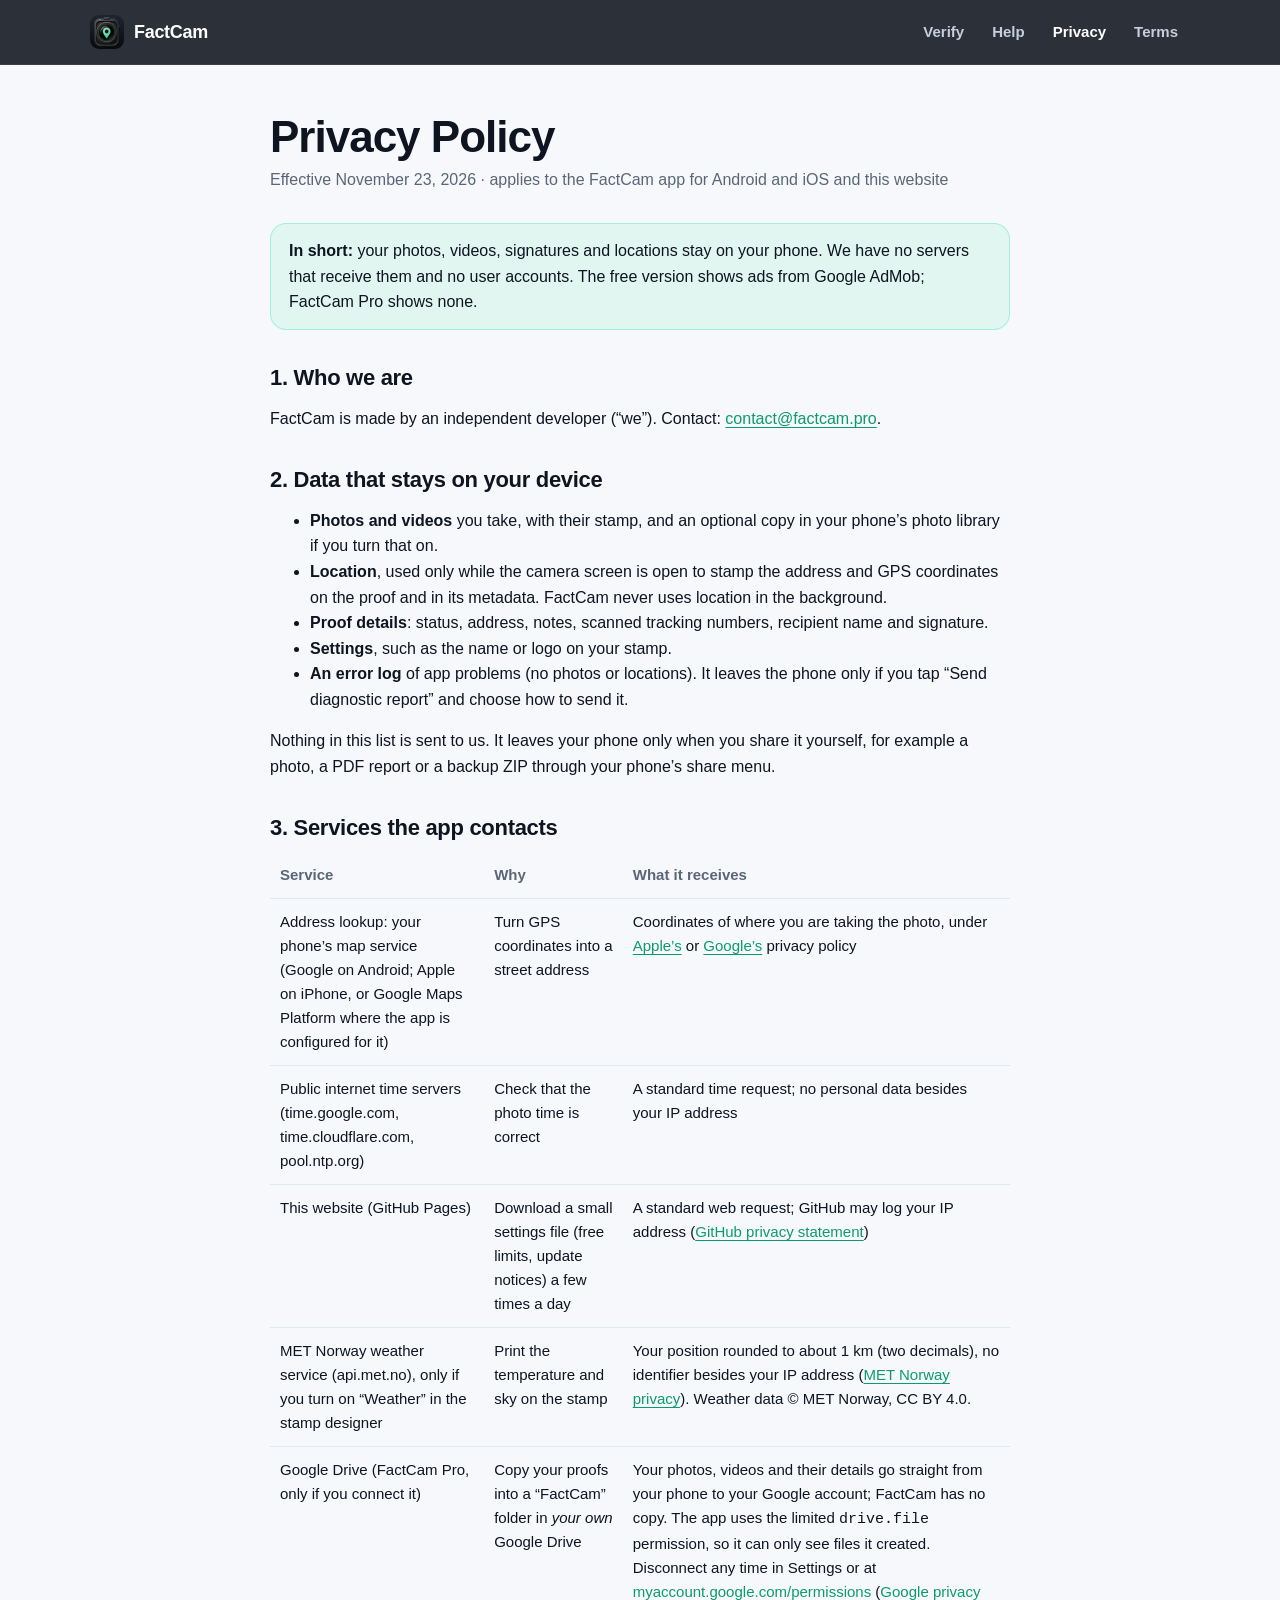
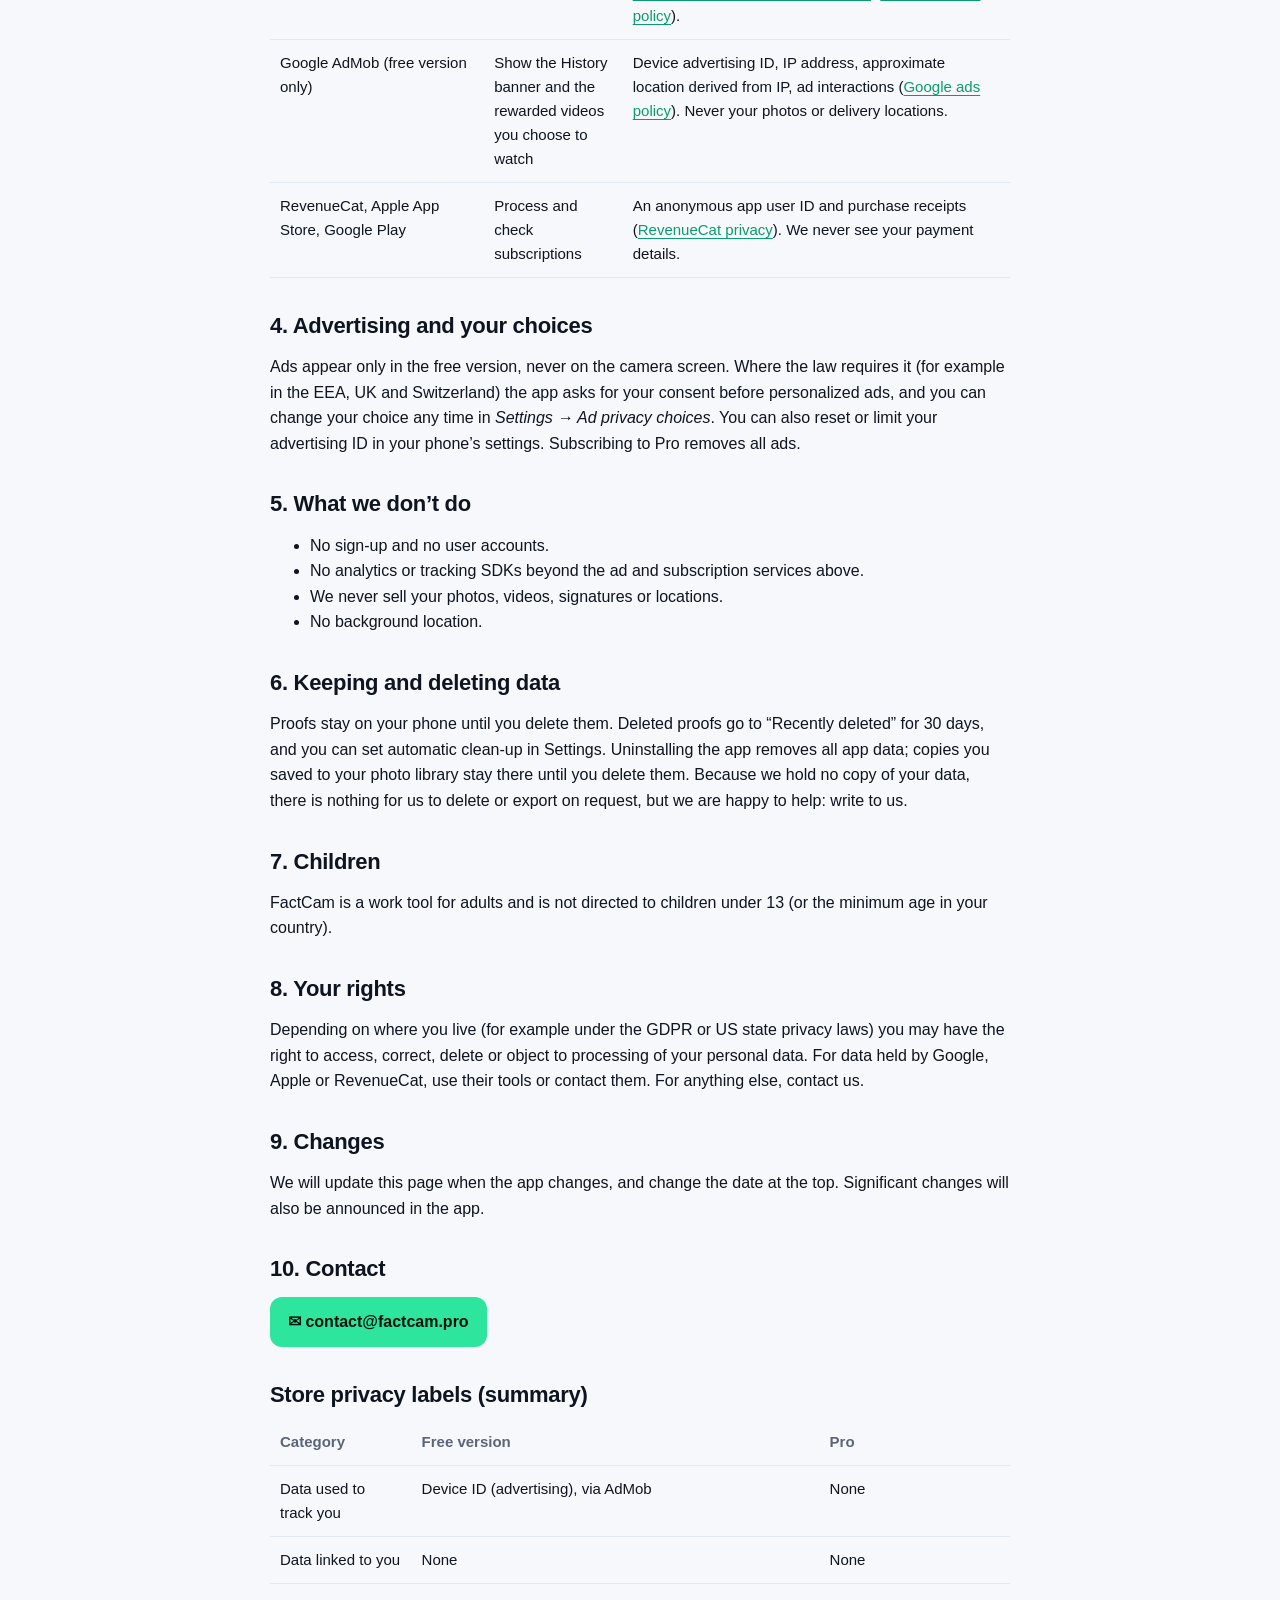
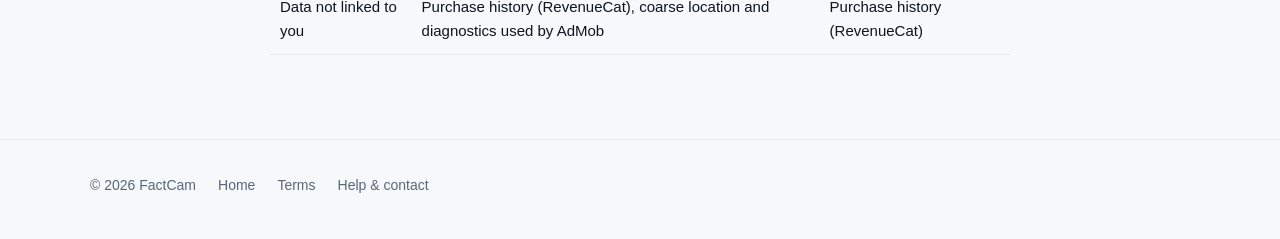
==== commit 2d197661: "Update FactCam website Co-Authored-By: Claude Opus 5.5 <noreply@anthropic.com>" ====
--- a/privacy/index.html
+++ b/privacy/index.html
@@ -47,6 +47,8 @@
     <tr><td>Address lookup: your phone’s map service (Google on Android; Apple on iPhone, or Google Maps Platform where the app is configured for it)</td><td>Turn GPS coordinates into a street address</td><td>Coordinates of where you are taking the photo, under <a href="https://www.apple.com/legal/privacy/">Apple’s</a> or <a href="https://policies.google.com/privacy">Google’s</a> privacy policy</td></tr>
     <tr><td>Public internet time servers (time.google.com, time.cloudflare.com, pool.ntp.org)</td><td>Check that the photo time is correct</td><td>A standard time request; no personal data besides your IP address</td></tr>
     <tr><td>This website (GitHub Pages)</td><td>Download a small settings file (free limits, update notices) a few times a day</td><td>A standard web request; GitHub may log your IP address (<a href="https://docs.github.com/en/site-policy/privacy-policies/github-general-privacy-statement">GitHub privacy statement</a>)</td></tr>
+    <tr><td>MET Norway weather service (api.met.no), only if you turn on “Weather” in the stamp designer</td><td>Print the temperature and sky on the stamp</td><td>Your position rounded to about 1 km (two decimals), no identifier besides your IP address (<a href="https://www.met.no/en/About-us/privacy">MET Norway privacy</a>). Weather data © MET Norway, CC BY 4.0.</td></tr>
+    <tr><td>Google Drive (FactCam Pro, only if you connect it)</td><td>Copy your proofs into a “FactCam” folder in <em>your own</em> Google Drive</td><td>Your photos, videos and their details go straight from your phone to your Google account; FactCam has no copy. The app uses the limited <code>drive.file</code> permission, so it can only see files it created. Disconnect any time in Settings or at <a href="https://myaccount.google.com/permissions">myaccount.google.com/permissions</a> (<a href="https://policies.google.com/privacy">Google privacy policy</a>).</td></tr>
     <tr><td>Google AdMob (free version only)</td><td>Show the History banner and the rewarded videos you choose to watch</td><td>Device advertising ID, IP address, approximate location derived from IP, ad interactions (<a href="https://policies.google.com/technologies/ads">Google ads policy</a>). Never your photos or delivery locations.</td></tr>
     <tr><td>RevenueCat, Apple App Store, Google Play</td><td>Process and check subscriptions</td><td>An anonymous app user ID and purchase receipts (<a href="https://www.revenuecat.com/privacy">RevenueCat privacy</a>). We never see your payment details.</td></tr>
   </table>
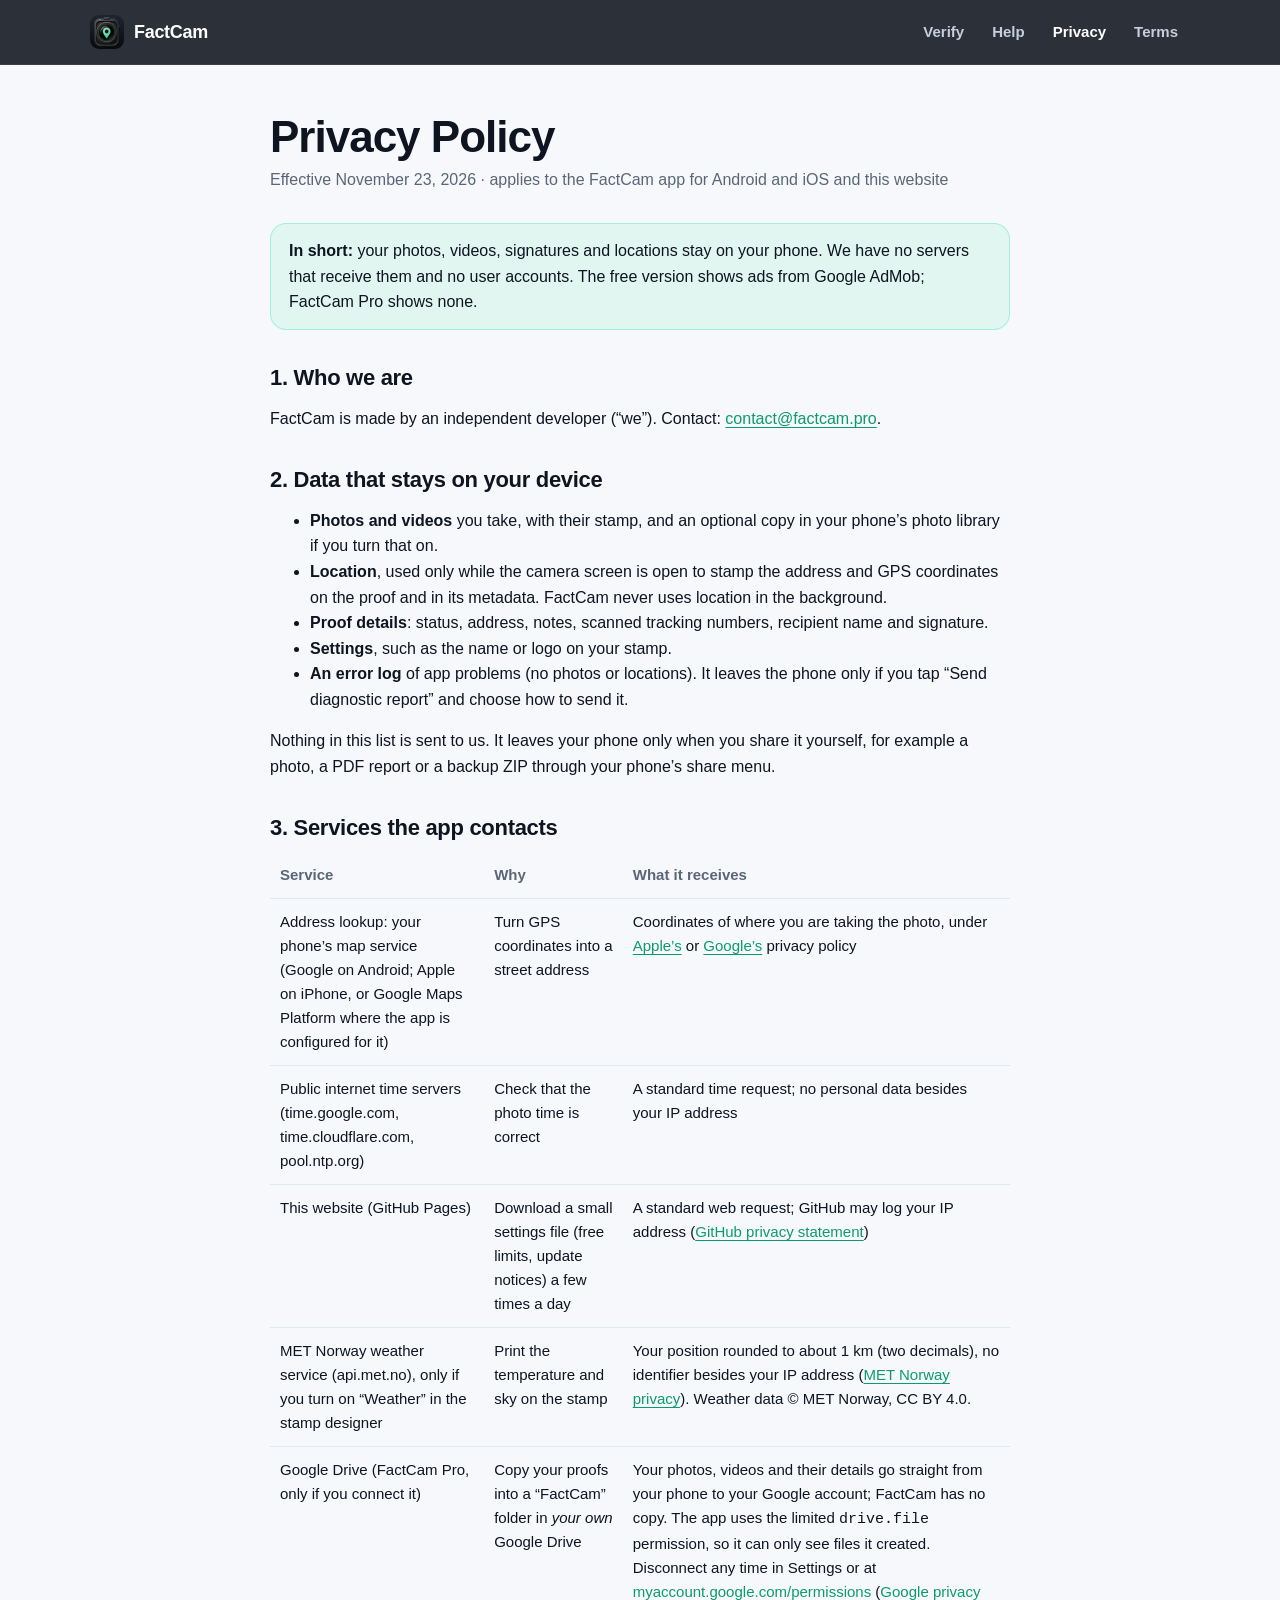
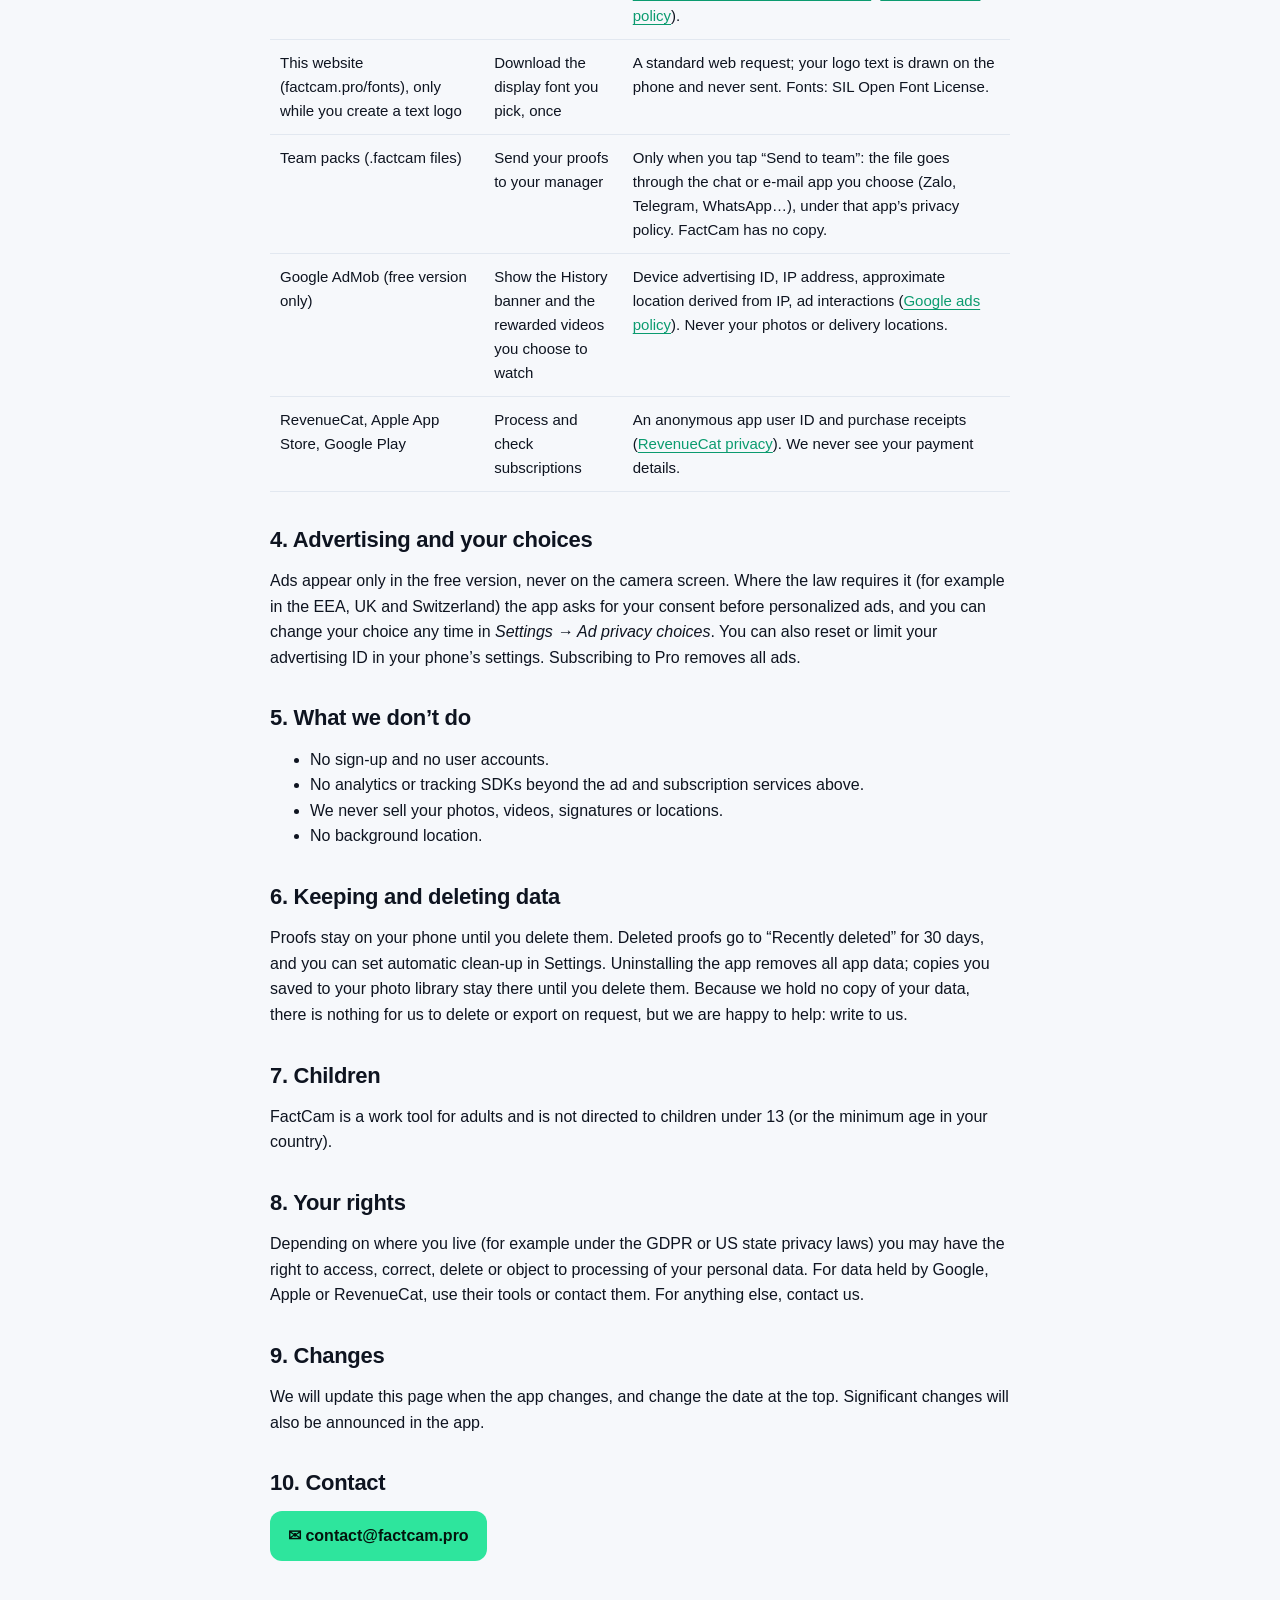
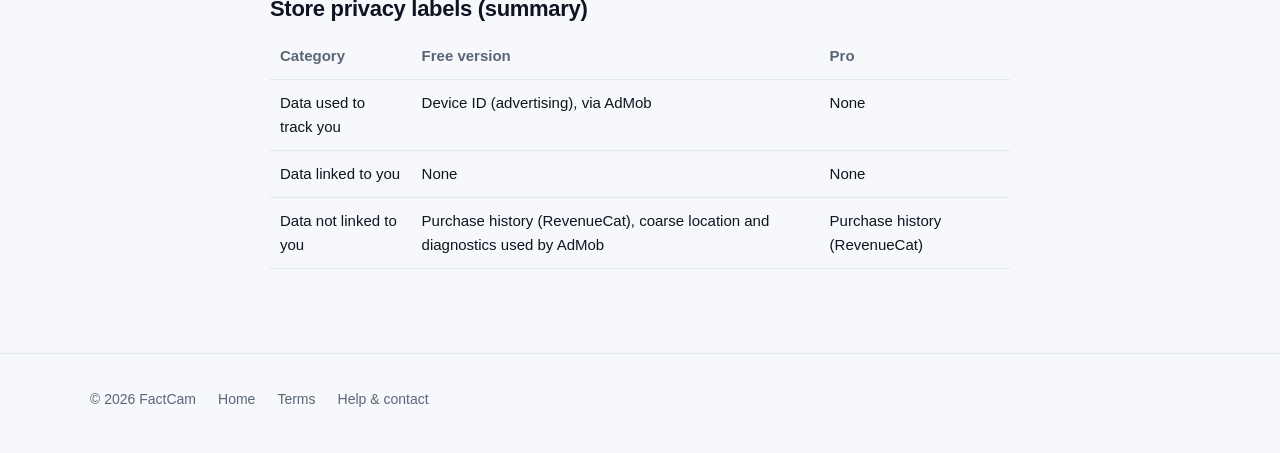
==== commit 3b8eb07d: "Update FactCam website Co-Authored-By: Claude Opus 5.5 <noreply@anthropic.com>" ====
--- a/privacy/index.html
+++ b/privacy/index.html
@@ -49,6 +49,8 @@
     <tr><td>This website (GitHub Pages)</td><td>Download a small settings file (free limits, update notices) a few times a day</td><td>A standard web request; GitHub may log your IP address (<a href="https://docs.github.com/en/site-policy/privacy-policies/github-general-privacy-statement">GitHub privacy statement</a>)</td></tr>
     <tr><td>MET Norway weather service (api.met.no), only if you turn on “Weather” in the stamp designer</td><td>Print the temperature and sky on the stamp</td><td>Your position rounded to about 1 km (two decimals), no identifier besides your IP address (<a href="https://www.met.no/en/About-us/privacy">MET Norway privacy</a>). Weather data © MET Norway, CC BY 4.0.</td></tr>
     <tr><td>Google Drive (FactCam Pro, only if you connect it)</td><td>Copy your proofs into a “FactCam” folder in <em>your own</em> Google Drive</td><td>Your photos, videos and their details go straight from your phone to your Google account; FactCam has no copy. The app uses the limited <code>drive.file</code> permission, so it can only see files it created. Disconnect any time in Settings or at <a href="https://myaccount.google.com/permissions">myaccount.google.com/permissions</a> (<a href="https://policies.google.com/privacy">Google privacy policy</a>).</td></tr>
+    <tr><td>This website (factcam.pro/fonts), only while you create a text logo</td><td>Download the display font you pick, once</td><td>A standard web request; your logo text is drawn on the phone and never sent. Fonts: SIL Open Font License.</td></tr>
+    <tr><td>Team packs (.factcam files)</td><td>Send your proofs to your manager</td><td>Only when you tap “Send to team”: the file goes through the chat or e-mail app you choose (Zalo, Telegram, WhatsApp…), under that app’s privacy policy. FactCam has no copy.</td></tr>
     <tr><td>Google AdMob (free version only)</td><td>Show the History banner and the rewarded videos you choose to watch</td><td>Device advertising ID, IP address, approximate location derived from IP, ad interactions (<a href="https://policies.google.com/technologies/ads">Google ads policy</a>). Never your photos or delivery locations.</td></tr>
     <tr><td>RevenueCat, Apple App Store, Google Play</td><td>Process and check subscriptions</td><td>An anonymous app user ID and purchase receipts (<a href="https://www.revenuecat.com/privacy">RevenueCat privacy</a>). We never see your payment details.</td></tr>
   </table>
